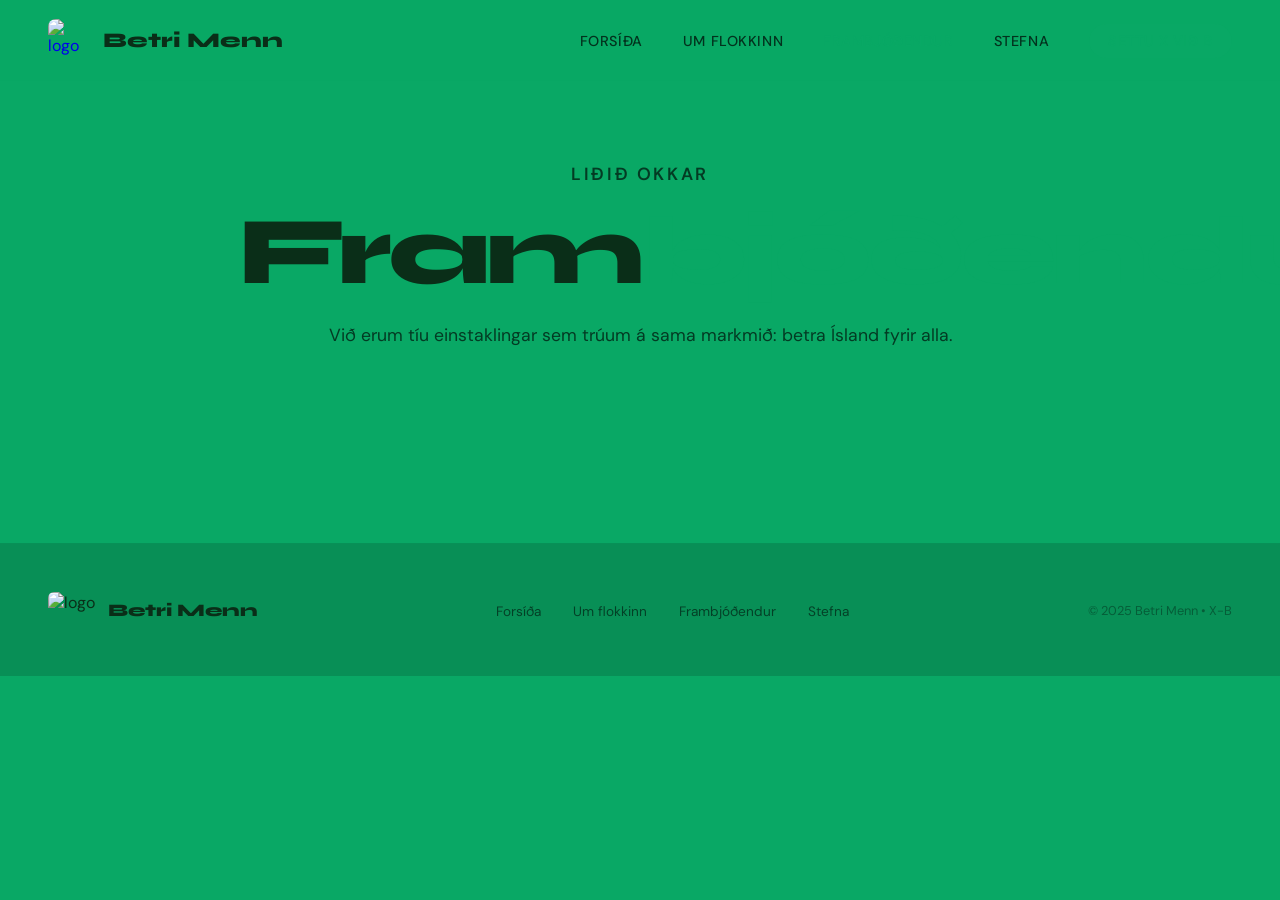
==== frambjodendur.html @ 43a2c2ce "Add files via upload" ====
<!DOCTYPE html>
<html lang="is">
<head>
  <meta charset="UTF-8">
  <meta name="viewport" content="width=device-width, initial-scale=1.0">
  <title>Frambjóðendur - Betri Menn</title>
  <link rel="preconnect" href="https://fonts.googleapis.com">
  <link rel="preconnect" href="https://fonts.gstatic.com" crossorigin>
  <link href="https://fonts.googleapis.com/css2?family=Syne:wght@400;600;700;800&family=DM+Sans:ital,wght@0,300;0,400;0,500;1,300&display=swap" rel="stylesheet">
  <script src="../images.js"></script>
  <style>
    :root {
      --green: #09a865;
      --black: #09a865;
      --white: #0a2e18;
      --grey: #07904f;
    }
    * { margin: 0; padding: 0; box-sizing: border-box; }
    body { font-family: 'DM Sans', sans-serif; background: var(--black); color: var(--white); }

    nav {
      position: fixed; top: 0; left: 0; right: 0; z-index: 100;
      display: flex; align-items: center; justify-content: space-between;
      padding: 1.2rem 3rem;
      background: rgba(9,168,101,0.95); backdrop-filter: blur(12px);
      border-bottom: 1px solid rgba(9,168,101,0.15);
    }
    .nav-logo { display: flex; align-items: center; gap: 0.8rem; text-decoration: none; }
    .nav-logo img { height: 42px; width: 42px; object-fit: contain; border-radius: 8px; }
    .nav-logo span { font-family: 'Syne', sans-serif; font-weight: 800; font-size: 1.3rem; color: var(--white); }
    .nav-links { display: flex; gap: 2.5rem; list-style: none; }
    .nav-links a { color: rgba(0,0,0,0.7); text-decoration: none; font-size: 0.9rem; font-weight: 500; letter-spacing: 0.04em; text-transform: uppercase; transition: color 0.2s; }
    .nav-links a:hover, .nav-links a.active { color: var(--green); }
    .nav-cta { background: var(--green); color: var(--black) !important; padding: 0.5rem 1.2rem; border-radius: 100px; font-weight: 600 !important; }
    .nav-cta:hover { background: #0bc673 !important; }

    .page-hero {
      padding: 10rem 3rem 4rem; max-width: 900px; margin: 0 auto; text-align: center;
    }
    .section-label { font-size: 0.75rem; font-weight: 600; letter-spacing: 0.15em; text-transform: uppercase; color: rgba(0,0,0,0.6); margin-bottom: 1rem; }
    .page-hero h1 {
      font-family: 'Syne', sans-serif; font-weight: 800;
      font-size: clamp(3rem, 8vw, 6rem); letter-spacing: -0.04em; line-height: 0.95;
      margin-bottom: 1.5rem;
      color: #0a2e18;
      animation: fadeUp 0.7s ease 0.2s both;
    }
    @keyframes fadeUp { from { opacity: 0; transform: translateY(30px); } to { opacity: 1; transform: translateY(0); } }
    .page-hero p { color: rgba(0,0,0,0.65); font-size: 1.1rem; line-height: 1.7; animation: fadeUp 0.7s ease 0.4s both; }

    .candidates-grid {
      max-width: 1200px;
      margin: 0 auto;
      padding: 2rem 3rem 6rem;
      display: grid;
      grid-template-columns: repeat(5, 1fr);
      gap: 1.5rem;
    }

    .candidate-card {
      background: rgba(255,255,255,0.18);
      border: 1px solid rgba(9,168,101,0.08);
      border-radius: 16px;
      overflow: hidden;
      cursor: default;
      transition: all 0.35s cubic-bezier(0.34, 1.56, 0.64, 1);
      opacity: 0;
      transform: translateY(40px) scale(0.95);
    }

    .candidate-card.visible {
      opacity: 1;
      transform: translateY(0) scale(1);
    }

    .candidate-card:hover {
      border-color: rgba(0,0,0,0.3);
      transform: translateY(-8px) scale(1.02);
      box-shadow: 0 24px 60px rgba(0,0,0,0.5), 0 0 0 1px rgba(9,168,101,0.2);
      z-index: 2;
    }

    .candidate-img-wrap {
      aspect-ratio: 3/4;
      overflow: hidden;
      position: relative;
    }

    .candidate-img-wrap img {
      width: 100%;
      height: 100%;
      object-fit: cover;
      object-position: top;
      transition: transform 0.5s ease;
      filter: grayscale(15%);
    }

    .candidate-card:hover .candidate-img-wrap img {
      transform: scale(1.06);
      filter: grayscale(0%);
    }

    .seat-badge {
      position: absolute;
      top: 0.7rem;
      left: 0.7rem;
      background: #0a2e18;
      color: #09a865;
      font-family: 'Syne', sans-serif;
      font-weight: 800;
      font-size: 0.75rem;
      padding: 0.2rem 0.55rem;
      border-radius: 100px;
    }

    .candidate-info {
      padding: 1.1rem;
    }

    .candidate-seat {
      font-size: 0.7rem;
      font-weight: 600;
      letter-spacing: 0.1em;
      text-transform: uppercase;
      color: var(--green);
      margin-bottom: 0.3rem;
    }

    .candidate-name {
      font-family: 'Syne', sans-serif;
      font-weight: 700;
      font-size: 0.95rem;
      line-height: 1.2;
      color: #0a2e18;
    }

    .candidate-fullname {
      font-size: 0.75rem;
      color: rgba(0,0,0,0.5);
      margin-top: 0.2rem;
      line-height: 1.3;
    }

    footer { background: rgba(0,0,0,0.15); border-top: 1px solid rgba(9,168,101,0.1); padding: 3rem; display: flex; align-items: center; justify-content: space-between; }
    .footer-logo { display: flex; align-items: center; gap: 0.8rem; }
    .footer-logo img { height: 36px; object-fit: contain; border-radius: 6px; }
    .footer-logo span { font-family: 'Syne', sans-serif; font-weight: 800; font-size: 1.1rem; }
    .footer-links { display: flex; gap: 2rem; list-style: none; }
    .footer-links a { color: rgba(0,0,0,0.55); text-decoration: none; font-size: 0.85rem; transition: color 0.2s; }
    .footer-links a:hover { color: var(--green); }
    .footer-copy { font-size: 0.8rem; color: rgba(0,0,0,0.35); }

    @media (max-width: 1024px) { .candidates-grid { grid-template-columns: repeat(3, 1fr); } }
    @media (max-width: 768px) {
      nav { padding: 1rem 1.5rem; }
      .nav-links { display: none; }
      .candidates-grid { grid-template-columns: repeat(2, 1fr); padding: 2rem 1.5rem 4rem; gap: 1rem; }
      .page-hero { padding-left: 1.5rem; padding-right: 1.5rem; }
      footer { flex-direction: column; gap: 2rem; text-align: center; }
    }
  </style>
</head>
<body>
  <nav>
    <a href="../index.html" class="nav-logo">
      <img id="nav-logo" alt="logo">
      <span>Betri Menn</span>
    </a>
    <ul class="nav-links">
      <li><a href="../index.html">Forsíða</a></li>
      <li><a href="um-flokkinn.html">Um flokkinn</a></li>
      <li><a href="frambjodendur.html" class="active">Frambjóðendur</a></li>
      <li><a href="stefna.html">Stefna</a></li>
      <li><a href="stefna.html" class="nav-cta">Settu X við B</a></li>
    </ul>
  </nav>

  <div class="page-hero">
    <p class="section-label">Liðið okkar</p>
    <h1>Fram<span style="color:var(--green)">bjóðendur</span></h1>
    <p>Við erum tíu einstaklingar sem trúum á sama markmið: betra Ísland fyrir alla.</p>
  </div>

  <div class="candidates-grid" id="candidates-grid"></div>

  <footer>
    <div class="footer-logo">
      <img id="footer-logo" alt="logo">
      <span>Betri Menn</span>
    </div>
    <ul class="footer-links">
      <li><a href="../index.html">Forsíða</a></li>
      <li><a href="um-flokkinn.html">Um flokkinn</a></li>
      <li><a href="frambjodendur.html">Frambjóðendur</a></li>
      <li><a href="stefna.html">Stefna</a></li>
    </ul>
    <p class="footer-copy">© 2025 Betri Menn &bull; X-B</p>
  </footer>

  <script>
    document.getElementById('nav-logo').src = IMAGES.logo;
    document.getElementById('footer-logo').src = IMAGES.logo;

    const candidates = [
      { seat: 1, firstName: 'Jón', fullName: 'Jón Bjartur Þorsteinsson', key: 'jon' },
      { seat: 2, firstName: 'Óskar', fullName: 'Óskar Páll Adolfsson', key: 'oskar' },
      { seat: 3, firstName: 'Rafael', fullName: 'Rafael Bjarni Viktorsson', key: 'rafael' },
      { seat: 4, firstName: 'Aron', fullName: 'Aron Fannar Halldórsson', key: 'aron' },
      { seat: 5, firstName: 'Anton', fullName: 'Anton Bragi Víðisson', key: 'anton' },
      { seat: 6, firstName: 'Ari', fullName: 'Ari Þór Axelsson', key: 'ari' },
      { seat: 7, firstName: 'Stefán', fullName: 'Stefán Karl Eiríksson', key: 'stefan' },
      { seat: 8, firstName: 'Almar', fullName: 'Almar Jökull Sigurðsson', key: 'almar' },
      { seat: 9, firstName: 'Hlynur', fullName: 'Hlynur Lár Gunnarsson', key: 'hlynur' },
      { seat: 10, firstName: 'Ivan', fullName: 'Ivan Kovalenko', key: 'ivan' },
    ];

    const grid = document.getElementById('candidates-grid');
    candidates.forEach((c, i) => {
      const card = document.createElement('div');
      card.className = 'candidate-card';
      card.style.transitionDelay = (i * 0.07) + 's';
      card.innerHTML = `
        <div class="candidate-img-wrap">
          <img src="${IMAGES[c.key]}" alt="${c.fullName}" loading="lazy">
          <span class="seat-badge">${c.seat}. sæti</span>
        </div>
        <div class="candidate-info">
          <div class="candidate-seat">${c.seat}. sæti</div>
          <div class="candidate-name">${c.firstName}</div>
          <div class="candidate-fullname">${c.fullName}</div>
        </div>
      `;
      grid.appendChild(card);
    });

    const observer = new IntersectionObserver((entries) => {
      entries.forEach(el => { if (el.isIntersecting) el.target.classList.add('visible'); });
    }, { threshold: 0.05 });

    document.querySelectorAll('.candidate-card').forEach(el => observer.observe(el));
  </script>
</body>
</html>
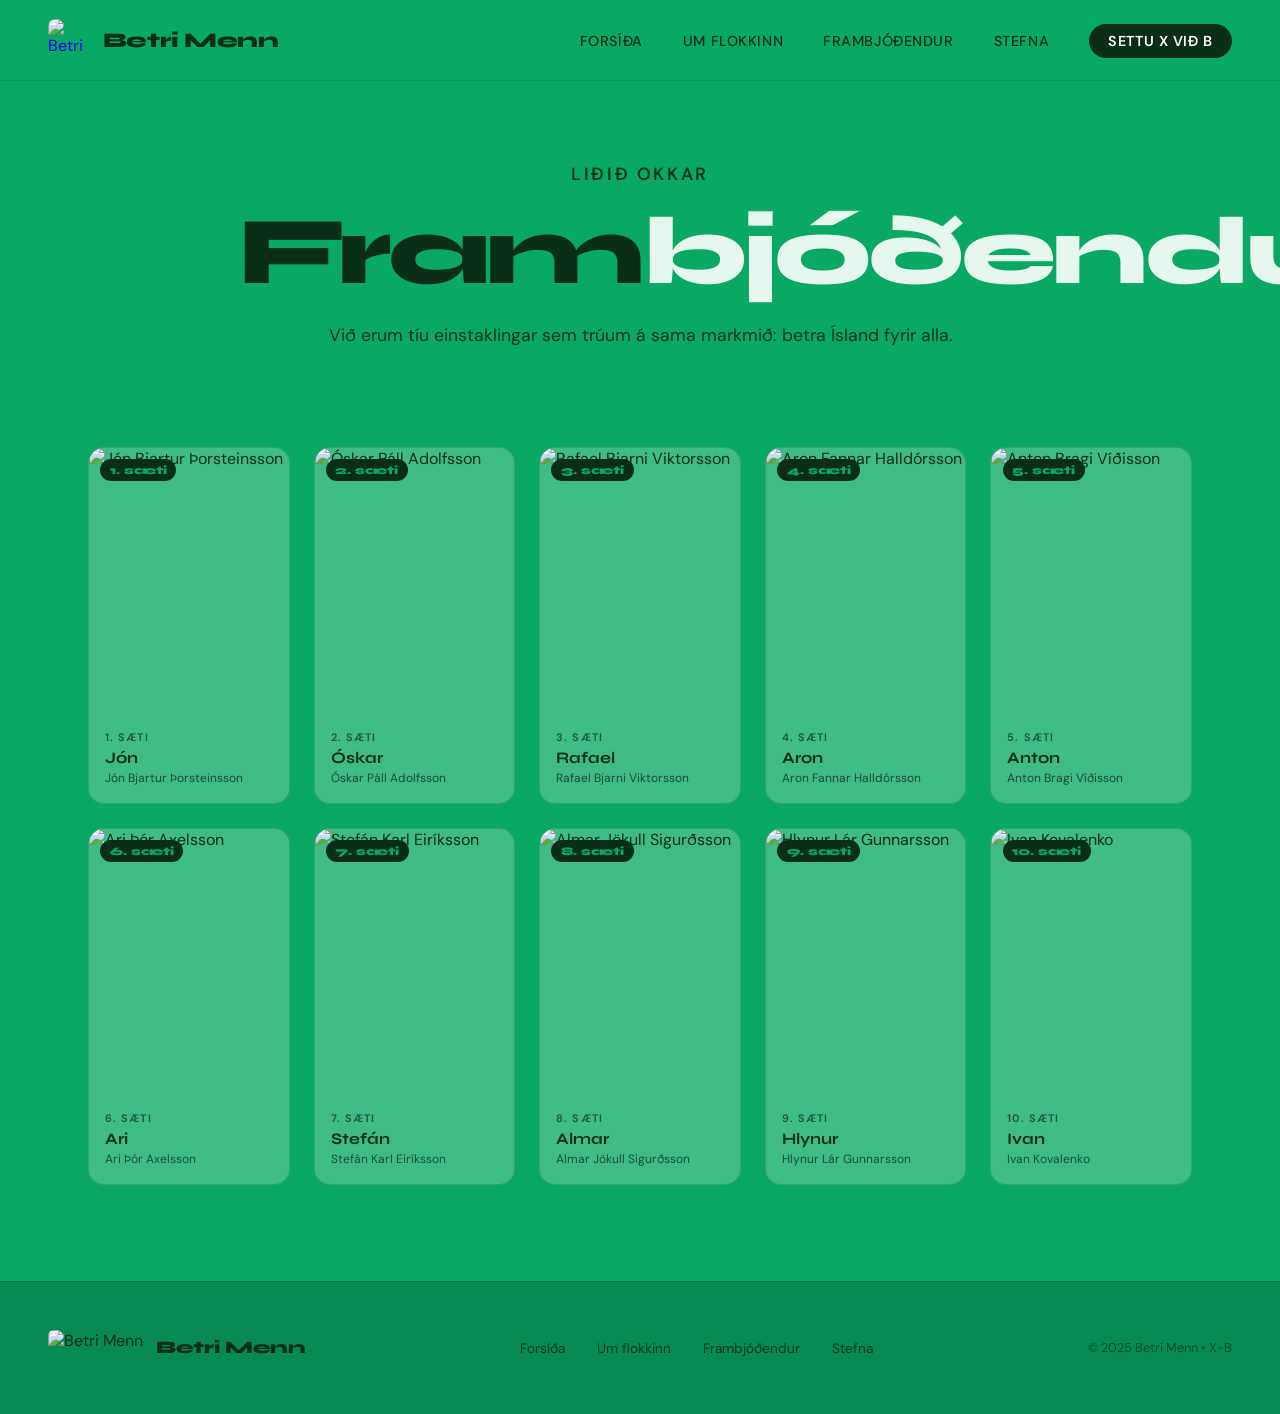
==== commit 8538b517: "Add files via upload" ====
--- a/frambjodendur.html
+++ b/frambjodendur.html
@@ -3,51 +3,9 @@
 <head>
   <meta charset="UTF-8">
   <meta name="viewport" content="width=device-width, initial-scale=1.0">
-  <title>Frambjóðendur - Betri Menn</title>
-  <link rel="preconnect" href="https://fonts.googleapis.com">
-  <link rel="preconnect" href="https://fonts.gstatic.com" crossorigin>
-  <link href="https://fonts.googleapis.com/css2?family=Syne:wght@400;600;700;800&family=DM+Sans:ital,wght@0,300;0,400;0,500;1,300&display=swap" rel="stylesheet">
-  <script src="../images.js"></script>
+  <title>Frambjóðendur — Betri Menn</title>
+  <link rel="stylesheet" href="assets/css/shared.css">
   <style>
-    :root {
-      --green: #09a865;
-      --black: #09a865;
-      --white: #0a2e18;
-      --grey: #07904f;
-    }
-    * { margin: 0; padding: 0; box-sizing: border-box; }
-    body { font-family: 'DM Sans', sans-serif; background: var(--black); color: var(--white); }
-
-    nav {
-      position: fixed; top: 0; left: 0; right: 0; z-index: 100;
-      display: flex; align-items: center; justify-content: space-between;
-      padding: 1.2rem 3rem;
-      background: rgba(9,168,101,0.95); backdrop-filter: blur(12px);
-      border-bottom: 1px solid rgba(9,168,101,0.15);
-    }
-    .nav-logo { display: flex; align-items: center; gap: 0.8rem; text-decoration: none; }
-    .nav-logo img { height: 42px; width: 42px; object-fit: contain; border-radius: 8px; }
-    .nav-logo span { font-family: 'Syne', sans-serif; font-weight: 800; font-size: 1.3rem; color: var(--white); }
-    .nav-links { display: flex; gap: 2.5rem; list-style: none; }
-    .nav-links a { color: rgba(0,0,0,0.7); text-decoration: none; font-size: 0.9rem; font-weight: 500; letter-spacing: 0.04em; text-transform: uppercase; transition: color 0.2s; }
-    .nav-links a:hover, .nav-links a.active { color: var(--green); }
-    .nav-cta { background: var(--green); color: var(--black) !important; padding: 0.5rem 1.2rem; border-radius: 100px; font-weight: 600 !important; }
-    .nav-cta:hover { background: #0bc673 !important; }
-
-    .page-hero {
-      padding: 10rem 3rem 4rem; max-width: 900px; margin: 0 auto; text-align: center;
-    }
-    .section-label { font-size: 0.75rem; font-weight: 600; letter-spacing: 0.15em; text-transform: uppercase; color: rgba(0,0,0,0.6); margin-bottom: 1rem; }
-    .page-hero h1 {
-      font-family: 'Syne', sans-serif; font-weight: 800;
-      font-size: clamp(3rem, 8vw, 6rem); letter-spacing: -0.04em; line-height: 0.95;
-      margin-bottom: 1.5rem;
-      color: #0a2e18;
-      animation: fadeUp 0.7s ease 0.2s both;
-    }
-    @keyframes fadeUp { from { opacity: 0; transform: translateY(30px); } to { opacity: 1; transform: translateY(0); } }
-    .page-hero p { color: rgba(0,0,0,0.65); font-size: 1.1rem; line-height: 1.7; animation: fadeUp 0.7s ease 0.4s both; }
-
     .candidates-grid {
       max-width: 1200px;
       margin: 0 auto;
@@ -58,26 +16,18 @@
     }
 
     .candidate-card {
-      background: rgba(255,255,255,0.18);
-      border: 1px solid rgba(9,168,101,0.08);
+      background: rgba(255,255,255,0.22);
+      border: 1px solid rgba(0,0,0,0.12);
       border-radius: 16px;
       overflow: hidden;
-      cursor: default;
-      transition: all 0.35s cubic-bezier(0.34, 1.56, 0.64, 1);
-      opacity: 0;
-      transform: translateY(40px) scale(0.95);
-    }
-
-    .candidate-card.visible {
-      opacity: 1;
-      transform: translateY(0) scale(1);
+      transition: all 0.3s;
     }
 
     .candidate-card:hover {
-      border-color: rgba(0,0,0,0.3);
-      transform: translateY(-8px) scale(1.02);
-      box-shadow: 0 24px 60px rgba(0,0,0,0.5), 0 0 0 1px rgba(9,168,101,0.2);
-      z-index: 2;
+      background: rgba(255,255,255,0.32);
+      border-color: rgba(0,0,0,0.25);
+      transform: translateY(-6px);
+      box-shadow: 0 20px 50px rgba(0,0,0,0.15);
     }
 
     .candidate-img-wrap {
@@ -91,13 +41,6 @@
       height: 100%;
       object-fit: cover;
       object-position: top;
-      transition: transform 0.5s ease;
-      filter: grayscale(15%);
-    }
-
-    .candidate-card:hover .candidate-img-wrap img {
-      transform: scale(1.06);
-      filter: grayscale(0%);
     }
 
     .seat-badge {
@@ -108,66 +51,58 @@
       color: #09a865;
       font-family: 'Syne', sans-serif;
       font-weight: 800;
-      font-size: 0.75rem;
-      padding: 0.2rem 0.55rem;
+      font-size: 0.72rem;
+      padding: 0.25rem 0.6rem;
       border-radius: 100px;
     }
 
-    .candidate-info {
-      padding: 1.1rem;
-    }
+    .candidate-info { padding: 1rem; }
 
     .candidate-seat {
-      font-size: 0.7rem;
+      font-size: 0.68rem;
       font-weight: 600;
       letter-spacing: 0.1em;
       text-transform: uppercase;
-      color: var(--green);
-      margin-bottom: 0.3rem;
+      color: rgba(0,0,0,0.55);
+      margin-bottom: 0.25rem;
     }
 
     .candidate-name {
       font-family: 'Syne', sans-serif;
       font-weight: 700;
-      font-size: 0.95rem;
+      font-size: 1rem;
       line-height: 1.2;
       color: #0a2e18;
     }
 
     .candidate-fullname {
       font-size: 0.75rem;
-      color: rgba(0,0,0,0.5);
-      margin-top: 0.2rem;
+      color: rgba(0,0,0,0.6);
+      margin-top: 0.25rem;
       line-height: 1.3;
     }
 
-    footer { background: rgba(0,0,0,0.15); border-top: 1px solid rgba(9,168,101,0.1); padding: 3rem; display: flex; align-items: center; justify-content: space-between; }
-    .footer-logo { display: flex; align-items: center; gap: 0.8rem; }
-    .footer-logo img { height: 36px; object-fit: contain; border-radius: 6px; }
-    .footer-logo span { font-family: 'Syne', sans-serif; font-weight: 800; font-size: 1.1rem; }
-    .footer-links { display: flex; gap: 2rem; list-style: none; }
-    .footer-links a { color: rgba(0,0,0,0.55); text-decoration: none; font-size: 0.85rem; transition: color 0.2s; }
-    .footer-links a:hover { color: var(--green); }
-    .footer-copy { font-size: 0.8rem; color: rgba(0,0,0,0.35); }
-
-    @media (max-width: 1024px) { .candidates-grid { grid-template-columns: repeat(3, 1fr); } }
-    @media (max-width: 768px) {
-      nav { padding: 1rem 1.5rem; }
-      .nav-links { display: none; }
-      .candidates-grid { grid-template-columns: repeat(2, 1fr); padding: 2rem 1.5rem 4rem; gap: 1rem; }
-      .page-hero { padding-left: 1.5rem; padding-right: 1.5rem; }
-      footer { flex-direction: column; gap: 2rem; text-align: center; }
+    @media (max-width: 1024px) {
+      .candidates-grid { grid-template-columns: repeat(3, 1fr); }
+    }
+    @media (max-width: 640px) {
+      .candidates-grid {
+        grid-template-columns: repeat(2, 1fr);
+        padding: 2rem 1.5rem 4rem;
+        gap: 1rem;
+      }
     }
   </style>
 </head>
 <body>
+
   <nav>
-    <a href="../index.html" class="nav-logo">
-      <img id="nav-logo" alt="logo">
+    <a href="index.html" class="nav-logo">
+      <img src="assets/logo.png" alt="Betri Menn">
       <span>Betri Menn</span>
     </a>
     <ul class="nav-links">
-      <li><a href="../index.html">Forsíða</a></li>
+      <li><a href="index.html">Forsíða</a></li>
       <li><a href="um-flokkinn.html">Um flokkinn</a></li>
       <li><a href="frambjodendur.html" class="active">Frambjóðendur</a></li>
       <li><a href="stefna.html">Stefna</a></li>
@@ -177,67 +112,147 @@
 
   <div class="page-hero">
     <p class="section-label">Liðið okkar</p>
-    <h1>Fram<span style="color:var(--green)">bjóðendur</span></h1>
+    <h1>Fram<span style="color:rgba(255,255,255,0.9)">bjóðendur</span></h1>
     <p>Við erum tíu einstaklingar sem trúum á sama markmið: betra Ísland fyrir alla.</p>
   </div>
 
-  <div class="candidates-grid" id="candidates-grid"></div>
+  <div class="candidates-grid">
+
+    <div class="candidate-card">
+      <div class="candidate-img-wrap">
+        <img src="assets/jon.jpeg" alt="Jón Bjartur Þorsteinsson">
+        <span class="seat-badge">1. sæti</span>
+      </div>
+      <div class="candidate-info">
+        <div class="candidate-seat">1. sæti</div>
+        <div class="candidate-name">Jón</div>
+        <div class="candidate-fullname">Jón Bjartur Þorsteinsson</div>
+      </div>
+    </div>
+
+    <div class="candidate-card">
+      <div class="candidate-img-wrap">
+        <img src="assets/oskar.jpeg" alt="Óskar Páll Adolfsson">
+        <span class="seat-badge">2. sæti</span>
+      </div>
+      <div class="candidate-info">
+        <div class="candidate-seat">2. sæti</div>
+        <div class="candidate-name">Óskar</div>
+        <div class="candidate-fullname">Óskar Páll Adolfsson</div>
+      </div>
+    </div>
+
+    <div class="candidate-card">
+      <div class="candidate-img-wrap">
+        <img src="assets/rafael.jpeg" alt="Rafael Bjarni Viktorsson">
+        <span class="seat-badge">3. sæti</span>
+      </div>
+      <div class="candidate-info">
+        <div class="candidate-seat">3. sæti</div>
+        <div class="candidate-name">Rafael</div>
+        <div class="candidate-fullname">Rafael Bjarni Viktorsson</div>
+      </div>
+    </div>
+
+    <div class="candidate-card">
+      <div class="candidate-img-wrap">
+        <img src="assets/aron.jpeg" alt="Aron Fannar Halldórsson">
+        <span class="seat-badge">4. sæti</span>
+      </div>
+      <div class="candidate-info">
+        <div class="candidate-seat">4. sæti</div>
+        <div class="candidate-name">Aron</div>
+        <div class="candidate-fullname">Aron Fannar Halldórsson</div>
+      </div>
+    </div>
+
+    <div class="candidate-card">
+      <div class="candidate-img-wrap">
+        <img src="assets/anton.jpeg" alt="Anton Bragi Víðisson">
+        <span class="seat-badge">5. sæti</span>
+      </div>
+      <div class="candidate-info">
+        <div class="candidate-seat">5. sæti</div>
+        <div class="candidate-name">Anton</div>
+        <div class="candidate-fullname">Anton Bragi Víðisson</div>
+      </div>
+    </div>
+
+    <div class="candidate-card">
+      <div class="candidate-img-wrap">
+        <img src="assets/ari.jpeg" alt="Ari Þór Axelsson">
+        <span class="seat-badge">6. sæti</span>
+      </div>
+      <div class="candidate-info">
+        <div class="candidate-seat">6. sæti</div>
+        <div class="candidate-name">Ari</div>
+        <div class="candidate-fullname">Ari Þór Axelsson</div>
+      </div>
+    </div>
+
+    <div class="candidate-card">
+      <div class="candidate-img-wrap">
+        <img src="assets/stefan.jpeg" alt="Stefán Karl Eiríksson">
+        <span class="seat-badge">7. sæti</span>
+      </div>
+      <div class="candidate-info">
+        <div class="candidate-seat">7. sæti</div>
+        <div class="candidate-name">Stefán</div>
+        <div class="candidate-fullname">Stefán Karl Eiríksson</div>
+      </div>
+    </div>
+
+    <div class="candidate-card">
+      <div class="candidate-img-wrap">
+        <img src="assets/almar.jpeg" alt="Almar Jökull Sigurðsson">
+        <span class="seat-badge">8. sæti</span>
+      </div>
+      <div class="candidate-info">
+        <div class="candidate-seat">8. sæti</div>
+        <div class="candidate-name">Almar</div>
+        <div class="candidate-fullname">Almar Jökull Sigurðsson</div>
+      </div>
+    </div>
+
+    <div class="candidate-card">
+      <div class="candidate-img-wrap">
+        <img src="assets/hlynur.jpeg" alt="Hlynur Lár Gunnarsson">
+        <span class="seat-badge">9. sæti</span>
+      </div>
+      <div class="candidate-info">
+        <div class="candidate-seat">9. sæti</div>
+        <div class="candidate-name">Hlynur</div>
+        <div class="candidate-fullname">Hlynur Lár Gunnarsson</div>
+      </div>
+    </div>
+
+    <div class="candidate-card">
+      <div class="candidate-img-wrap">
+        <img src="assets/ivan.jpeg" alt="Ivan Kovalenko">
+        <span class="seat-badge">10. sæti</span>
+      </div>
+      <div class="candidate-info">
+        <div class="candidate-seat">10. sæti</div>
+        <div class="candidate-name">Ivan</div>
+        <div class="candidate-fullname">Ivan Kovalenko</div>
+      </div>
+    </div>
+
+  </div>
 
   <footer>
     <div class="footer-logo">
-      <img id="footer-logo" alt="logo">
+      <img src="assets/logo.png" alt="Betri Menn">
       <span>Betri Menn</span>
     </div>
     <ul class="footer-links">
-      <li><a href="../index.html">Forsíða</a></li>
+      <li><a href="index.html">Forsíða</a></li>
       <li><a href="um-flokkinn.html">Um flokkinn</a></li>
       <li><a href="frambjodendur.html">Frambjóðendur</a></li>
       <li><a href="stefna.html">Stefna</a></li>
     </ul>
-    <p class="footer-copy">© 2025 Betri Menn &bull; X-B</p>
+    <p class="footer-copy">© 2025 Betri Menn • X-B</p>
   </footer>
 
-  <script>
-    document.getElementById('nav-logo').src = IMAGES.logo;
-    document.getElementById('footer-logo').src = IMAGES.logo;
-
-    const candidates = [
-      { seat: 1, firstName: 'Jón', fullName: 'Jón Bjartur Þorsteinsson', key: 'jon' },
-      { seat: 2, firstName: 'Óskar', fullName: 'Óskar Páll Adolfsson', key: 'oskar' },
-      { seat: 3, firstName: 'Rafael', fullName: 'Rafael Bjarni Viktorsson', key: 'rafael' },
-      { seat: 4, firstName: 'Aron', fullName: 'Aron Fannar Halldórsson', key: 'aron' },
-      { seat: 5, firstName: 'Anton', fullName: 'Anton Bragi Víðisson', key: 'anton' },
-      { seat: 6, firstName: 'Ari', fullName: 'Ari Þór Axelsson', key: 'ari' },
-      { seat: 7, firstName: 'Stefán', fullName: 'Stefán Karl Eiríksson', key: 'stefan' },
-      { seat: 8, firstName: 'Almar', fullName: 'Almar Jökull Sigurðsson', key: 'almar' },
-      { seat: 9, firstName: 'Hlynur', fullName: 'Hlynur Lár Gunnarsson', key: 'hlynur' },
-      { seat: 10, firstName: 'Ivan', fullName: 'Ivan Kovalenko', key: 'ivan' },
-    ];
-
-    const grid = document.getElementById('candidates-grid');
-    candidates.forEach((c, i) => {
-      const card = document.createElement('div');
-      card.className = 'candidate-card';
-      card.style.transitionDelay = (i * 0.07) + 's';
-      card.innerHTML = `
-        <div class="candidate-img-wrap">
-          <img src="${IMAGES[c.key]}" alt="${c.fullName}" loading="lazy">
-          <span class="seat-badge">${c.seat}. sæti</span>
-        </div>
-        <div class="candidate-info">
-          <div class="candidate-seat">${c.seat}. sæti</div>
-          <div class="candidate-name">${c.firstName}</div>
-          <div class="candidate-fullname">${c.fullName}</div>
-        </div>
-      `;
-      grid.appendChild(card);
-    });
-
-    const observer = new IntersectionObserver((entries) => {
-      entries.forEach(el => { if (el.isIntersecting) el.target.classList.add('visible'); });
-    }, { threshold: 0.05 });
-
-    document.querySelectorAll('.candidate-card').forEach(el => observer.observe(el));
-  </script>
 </body>
 </html>
--- a/assets/css/shared.css
+++ b/assets/css/shared.css
@@ -0,0 +1,266 @@
+/* ============================================
+   Betri Menn — Shared Styles
+   ============================================ */
+
+@import url('https://fonts.googleapis.com/css2?family=Syne:wght@400;600;700;800&family=DM+Sans:ital,wght@0,300;0,400;0,500;1,300&display=swap');
+
+:root {
+  --green: #09a865;
+  --green-dark: #077a47;
+  --dark: #0a2e18;
+  --text: #0a2e18;
+}
+
+* { margin: 0; padding: 0; box-sizing: border-box; }
+html { scroll-behavior: smooth; }
+
+body {
+  font-family: 'DM Sans', sans-serif;
+  background: #09a865;
+  color: #0a2e18;
+  overflow-x: hidden;
+}
+
+/* ---- NAV ---- */
+nav {
+  position: fixed;
+  top: 0; left: 0; right: 0;
+  z-index: 100;
+  display: flex;
+  align-items: center;
+  justify-content: space-between;
+  padding: 1.2rem 3rem;
+  background: rgba(9, 168, 101, 0.96);
+  backdrop-filter: blur(12px);
+  border-bottom: 1px solid rgba(0, 0, 0, 0.1);
+}
+
+.nav-logo {
+  display: flex;
+  align-items: center;
+  gap: 0.8rem;
+  text-decoration: none;
+}
+
+.nav-logo img {
+  height: 42px;
+  width: 42px;
+  object-fit: contain;
+  border-radius: 8px;
+}
+
+.nav-logo span {
+  font-family: 'Syne', sans-serif;
+  font-weight: 800;
+  font-size: 1.3rem;
+  color: #0a2e18;
+  letter-spacing: -0.02em;
+}
+
+.nav-links {
+  display: flex;
+  gap: 2.5rem;
+  list-style: none;
+}
+
+.nav-links a {
+  color: rgba(0, 0, 0, 0.75);
+  text-decoration: none;
+  font-size: 0.9rem;
+  font-weight: 500;
+  letter-spacing: 0.04em;
+  text-transform: uppercase;
+  transition: color 0.2s;
+}
+
+.nav-links a:hover,
+.nav-links a.active { color: #0a2e18; }
+
+.nav-cta {
+  background: #0a2e18 !important;
+  color: #ffffff !important;
+  padding: 0.5rem 1.2rem;
+  border-radius: 100px;
+  font-weight: 600 !important;
+  transition: background 0.2s !important;
+}
+
+.nav-cta:hover { background: #077a47 !important; }
+
+/* ---- BUTTONS ---- */
+.btn-primary {
+  background: #0a2e18;
+  color: #ffffff;
+  padding: 0.9rem 2.2rem;
+  border-radius: 100px;
+  text-decoration: none;
+  font-weight: 700;
+  font-size: 0.95rem;
+  transition: all 0.25s;
+  display: inline-flex;
+  align-items: center;
+  gap: 0.5rem;
+}
+
+.btn-primary:hover {
+  background: #077a47;
+  transform: translateY(-3px);
+}
+
+.btn-secondary {
+  background: transparent;
+  color: #0a2e18;
+  padding: 0.9rem 2.2rem;
+  border-radius: 100px;
+  text-decoration: none;
+  font-weight: 500;
+  font-size: 0.95rem;
+  border: 1px solid rgba(0, 0, 0, 0.3);
+  transition: all 0.25s;
+}
+
+.btn-secondary:hover {
+  background: rgba(0, 0, 0, 0.08);
+  transform: translateY(-3px);
+}
+
+.btn-light {
+  display: inline-block;
+  background: #09a865;
+  color: #0a2e18;
+  padding: 0.85rem 2rem;
+  border-radius: 100px;
+  text-decoration: none;
+  font-weight: 700;
+  font-size: 0.95rem;
+  transition: all 0.25s;
+}
+
+.btn-light:hover { background: #0bc47a; transform: translateY(-3px); }
+
+/* ---- LABELS & HEADINGS ---- */
+.section-label {
+  font-size: 0.75rem;
+  font-weight: 600;
+  letter-spacing: 0.15em;
+  text-transform: uppercase;
+  color: rgba(0, 0, 0, 0.6);
+  margin-bottom: 1rem;
+}
+
+.section-title {
+  font-family: 'Syne', sans-serif;
+  font-weight: 800;
+  font-size: clamp(2rem, 5vw, 3.5rem);
+  letter-spacing: -0.03em;
+  line-height: 1;
+  margin-bottom: 1.5rem;
+  color: #0a2e18;
+}
+
+/* ---- PAGE HERO ---- */
+.page-hero {
+  padding: 10rem 3rem 4rem;
+  max-width: 900px;
+  margin: 0 auto;
+  text-align: center;
+}
+
+.page-hero h1 {
+  font-family: 'Syne', sans-serif;
+  font-weight: 800;
+  font-size: clamp(3rem, 8vw, 6rem);
+  letter-spacing: -0.04em;
+  line-height: 0.95;
+  margin-bottom: 1.5rem;
+  color: #0a2e18;
+}
+
+.page-hero p {
+  color: rgba(0, 0, 0, 0.7);
+  font-size: 1.1rem;
+  line-height: 1.7;
+}
+
+/* ---- DARK BANNER ---- */
+.dark-banner {
+  background: #0a2e18;
+  padding: 5rem 3rem;
+  text-align: center;
+}
+
+.dark-banner h2 {
+  font-family: 'Syne', sans-serif;
+  font-weight: 800;
+  font-size: clamp(2rem, 6vw, 5rem);
+  color: #09a865;
+  letter-spacing: -0.03em;
+}
+
+.dark-banner p {
+  color: rgba(255, 255, 255, 0.7);
+  margin-top: 1rem;
+  font-size: 1.1rem;
+}
+
+/* ---- FOOTER ---- */
+footer {
+  background: rgba(0, 0, 0, 0.18);
+  border-top: 1px solid rgba(0, 0, 0, 0.12);
+  padding: 3rem;
+  display: flex;
+  align-items: center;
+  justify-content: space-between;
+}
+
+.footer-logo {
+  display: flex;
+  align-items: center;
+  gap: 0.8rem;
+}
+
+.footer-logo img {
+  height: 36px;
+  object-fit: contain;
+  border-radius: 6px;
+}
+
+.footer-logo span {
+  font-family: 'Syne', sans-serif;
+  font-weight: 800;
+  font-size: 1.1rem;
+  color: #0a2e18;
+}
+
+.footer-links {
+  display: flex;
+  gap: 2rem;
+  list-style: none;
+}
+
+.footer-links a {
+  color: rgba(0, 0, 0, 0.6);
+  text-decoration: none;
+  font-size: 0.85rem;
+  transition: color 0.2s;
+}
+
+.footer-links a:hover { color: #0a2e18; }
+
+.footer-copy {
+  font-size: 0.8rem;
+  color: rgba(0, 0, 0, 0.45);
+}
+
+/* ---- RESPONSIVE ---- */
+@media (max-width: 768px) {
+  nav { padding: 1rem 1.5rem; }
+  .nav-links { display: none; }
+  .page-hero { padding-left: 1.5rem; padding-right: 1.5rem; }
+  footer {
+    flex-direction: column;
+    gap: 2rem;
+    text-align: center;
+  }
+  .footer-links { flex-wrap: wrap; justify-content: center; }
+}
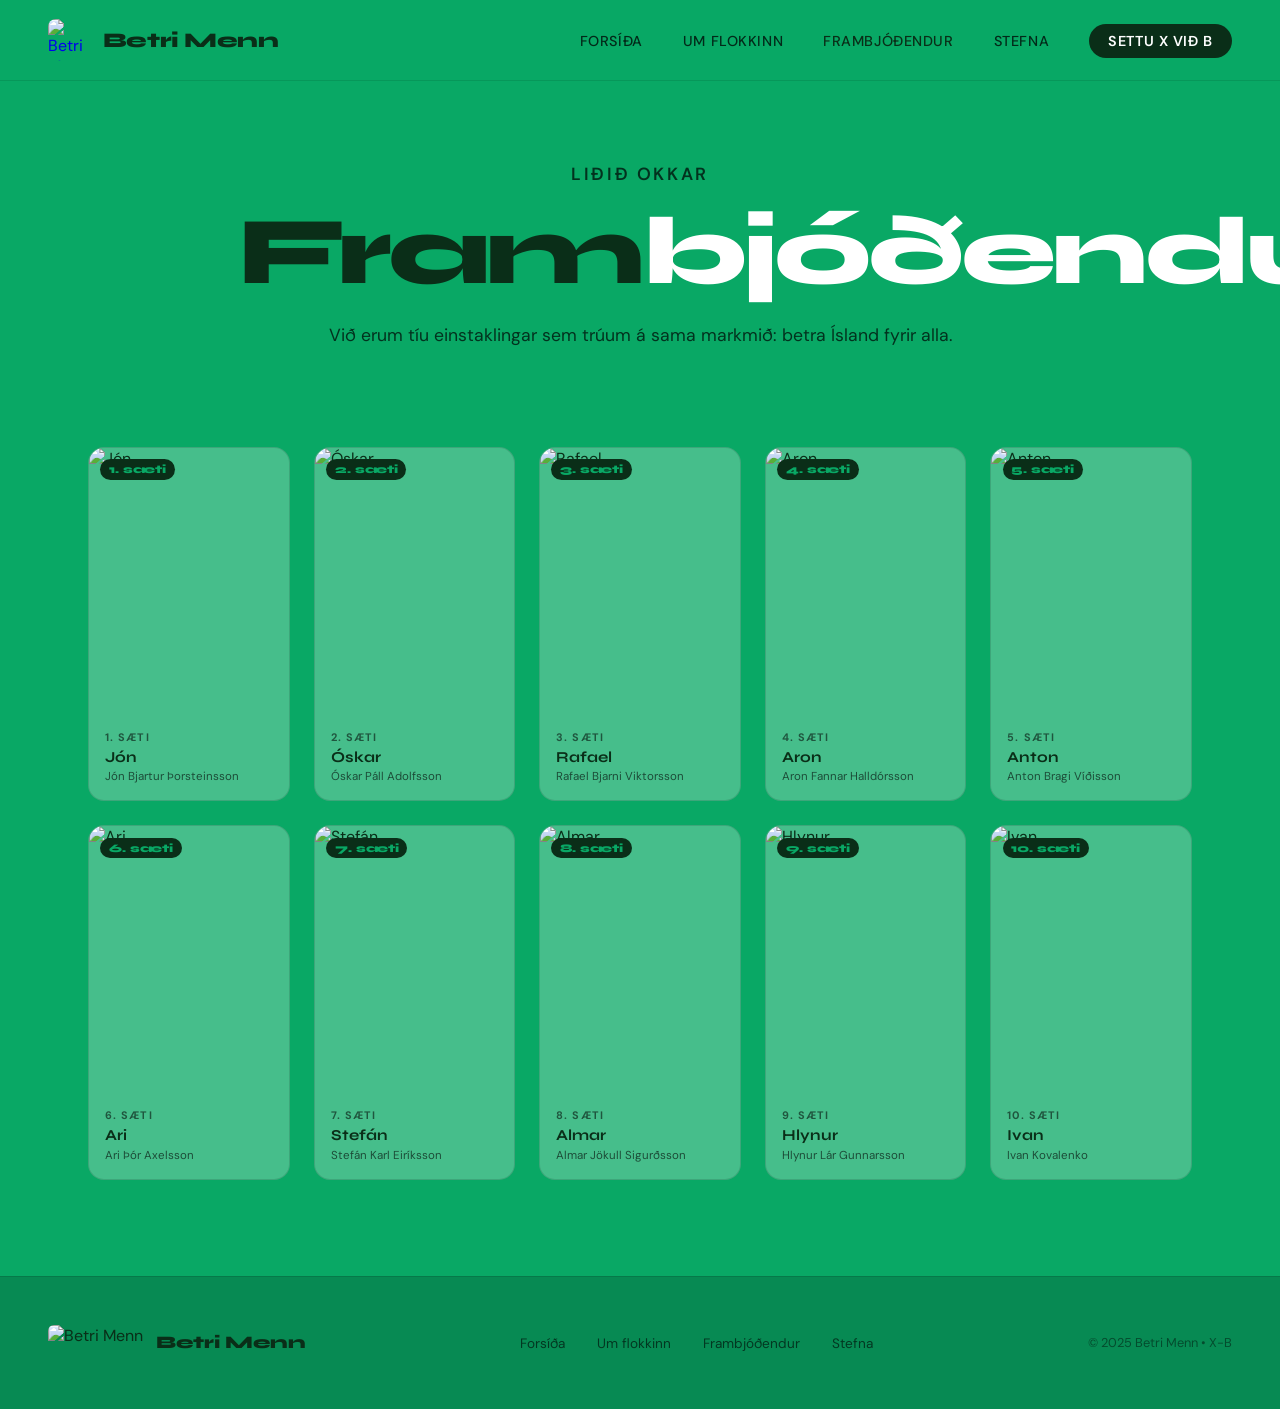
==== commit 406df793: "Add files via upload" ====
--- a/frambjodendur.html
+++ b/frambjodendur.html
@@ -16,17 +16,15 @@
     }
 
     .candidate-card {
-      background: rgba(255,255,255,0.22);
+      background: rgba(255,255,255,0.25);
       border: 1px solid rgba(0,0,0,0.12);
       border-radius: 16px;
       overflow: hidden;
       transition: all 0.3s;
     }
-
     .candidate-card:hover {
-      background: rgba(255,255,255,0.32);
-      border-color: rgba(0,0,0,0.25);
-      transform: translateY(-6px);
+      background: rgba(255,255,255,0.4);
+      transform: translateY(-8px);
       box-shadow: 0 20px 50px rgba(0,0,0,0.15);
     }
 
@@ -35,62 +33,38 @@
       overflow: hidden;
       position: relative;
     }
-
     .candidate-img-wrap img {
-      width: 100%;
-      height: 100%;
-      object-fit: cover;
-      object-position: top;
+      width: 100%; height: 100%;
+      object-fit: cover; object-position: top;
     }
 
     .seat-badge {
       position: absolute;
-      top: 0.7rem;
-      left: 0.7rem;
-      background: #0a2e18;
-      color: #09a865;
-      font-family: 'Syne', sans-serif;
-      font-weight: 800;
+      top: 0.7rem; left: 0.7rem;
+      background: #0a2e18; color: #09a865;
+      font-family: 'Syne', sans-serif; font-weight: 800;
       font-size: 0.72rem;
-      padding: 0.25rem 0.6rem;
-      border-radius: 100px;
+      padding: 0.2rem 0.55rem; border-radius: 100px;
     }
 
     .candidate-info { padding: 1rem; }
-
     .candidate-seat {
-      font-size: 0.68rem;
-      font-weight: 600;
-      letter-spacing: 0.1em;
-      text-transform: uppercase;
-      color: rgba(0,0,0,0.55);
-      margin-bottom: 0.25rem;
-    }
-
+      font-size: 0.68rem; font-weight: 700;
+      letter-spacing: 0.1em; text-transform: uppercase;
+      color: rgba(0,0,0,0.55); margin-bottom: 0.25rem;
+    }
     .candidate-name {
-      font-family: 'Syne', sans-serif;
-      font-weight: 700;
-      font-size: 1rem;
-      line-height: 1.2;
-      color: #0a2e18;
-    }
-
+      font-family: 'Syne', sans-serif; font-weight: 700;
+      font-size: 0.95rem; color: #0a2e18;
+    }
     .candidate-fullname {
-      font-size: 0.75rem;
-      color: rgba(0,0,0,0.6);
-      margin-top: 0.25rem;
-      line-height: 1.3;
-    }
-
-    @media (max-width: 1024px) {
-      .candidates-grid { grid-template-columns: repeat(3, 1fr); }
-    }
-    @media (max-width: 640px) {
-      .candidates-grid {
-        grid-template-columns: repeat(2, 1fr);
-        padding: 2rem 1.5rem 4rem;
-        gap: 1rem;
-      }
+      font-size: 0.72rem; color: rgba(0,0,0,0.6);
+      margin-top: 0.2rem;
+    }
+
+    @media (max-width: 1024px) { .candidates-grid { grid-template-columns: repeat(3, 1fr); } }
+    @media (max-width: 768px) {
+      .candidates-grid { grid-template-columns: repeat(2, 1fr); padding: 2rem 1.5rem 4rem; gap: 1rem; }
     }
   </style>
 </head>
@@ -112,7 +86,7 @@
 
   <div class="page-hero">
     <p class="section-label">Liðið okkar</p>
-    <h1>Fram<span style="color:rgba(255,255,255,0.9)">bjóðendur</span></h1>
+    <h1>Fram<span style="color:#ffffff">bjóðendur</span></h1>
     <p>Við erum tíu einstaklingar sem trúum á sama markmið: betra Ísland fyrir alla.</p>
   </div>
 
@@ -120,7 +94,7 @@
 
     <div class="candidate-card">
       <div class="candidate-img-wrap">
-        <img src="assets/jon.jpeg" alt="Jón Bjartur Þorsteinsson">
+        <img src="assets/jon.jpeg" alt="Jón">
         <span class="seat-badge">1. sæti</span>
       </div>
       <div class="candidate-info">
@@ -132,7 +106,7 @@
 
     <div class="candidate-card">
       <div class="candidate-img-wrap">
-        <img src="assets/oskar.jpeg" alt="Óskar Páll Adolfsson">
+        <img src="assets/oskar.jpeg" alt="Óskar">
         <span class="seat-badge">2. sæti</span>
       </div>
       <div class="candidate-info">
@@ -144,7 +118,7 @@
 
     <div class="candidate-card">
       <div class="candidate-img-wrap">
-        <img src="assets/rafael.jpeg" alt="Rafael Bjarni Viktorsson">
+        <img src="assets/rafael.jpeg" alt="Rafael">
         <span class="seat-badge">3. sæti</span>
       </div>
       <div class="candidate-info">
@@ -156,7 +130,7 @@
 
     <div class="candidate-card">
       <div class="candidate-img-wrap">
-        <img src="assets/aron.jpeg" alt="Aron Fannar Halldórsson">
+        <img src="assets/aron.jpeg" alt="Aron">
         <span class="seat-badge">4. sæti</span>
       </div>
       <div class="candidate-info">
@@ -168,7 +142,7 @@
 
     <div class="candidate-card">
       <div class="candidate-img-wrap">
-        <img src="assets/anton.jpeg" alt="Anton Bragi Víðisson">
+        <img src="assets/anton.jpeg" alt="Anton">
         <span class="seat-badge">5. sæti</span>
       </div>
       <div class="candidate-info">
@@ -180,7 +154,7 @@
 
     <div class="candidate-card">
       <div class="candidate-img-wrap">
-        <img src="assets/ari.jpeg" alt="Ari Þór Axelsson">
+        <img src="assets/ari.jpeg" alt="Ari">
         <span class="seat-badge">6. sæti</span>
       </div>
       <div class="candidate-info">
@@ -192,7 +166,7 @@
 
     <div class="candidate-card">
       <div class="candidate-img-wrap">
-        <img src="assets/stefan.jpeg" alt="Stefán Karl Eiríksson">
+        <img src="assets/stefan.jpeg" alt="Stefán">
         <span class="seat-badge">7. sæti</span>
       </div>
       <div class="candidate-info">
@@ -204,7 +178,7 @@
 
     <div class="candidate-card">
       <div class="candidate-img-wrap">
-        <img src="assets/almar.jpeg" alt="Almar Jökull Sigurðsson">
+        <img src="assets/almar.jpeg" alt="Almar">
         <span class="seat-badge">8. sæti</span>
       </div>
       <div class="candidate-info">
@@ -216,7 +190,7 @@
 
     <div class="candidate-card">
       <div class="candidate-img-wrap">
-        <img src="assets/hlynur.jpeg" alt="Hlynur Lár Gunnarsson">
+        <img src="assets/hlynur.jpeg" alt="Hlynur">
         <span class="seat-badge">9. sæti</span>
       </div>
       <div class="candidate-info">
@@ -228,7 +202,7 @@
 
     <div class="candidate-card">
       <div class="candidate-img-wrap">
-        <img src="assets/ivan.jpeg" alt="Ivan Kovalenko">
+        <img src="assets/ivan.jpeg" alt="Ivan">
         <span class="seat-badge">10. sæti</span>
       </div>
       <div class="candidate-info">
@@ -251,7 +225,7 @@
       <li><a href="frambjodendur.html">Frambjóðendur</a></li>
       <li><a href="stefna.html">Stefna</a></li>
     </ul>
-    <p class="footer-copy">© 2025 Betri Menn • X-B</p>
+    <p class="footer-copy">© 2025 Betri Menn &bull; X-B</p>
   </footer>
 
 </body>
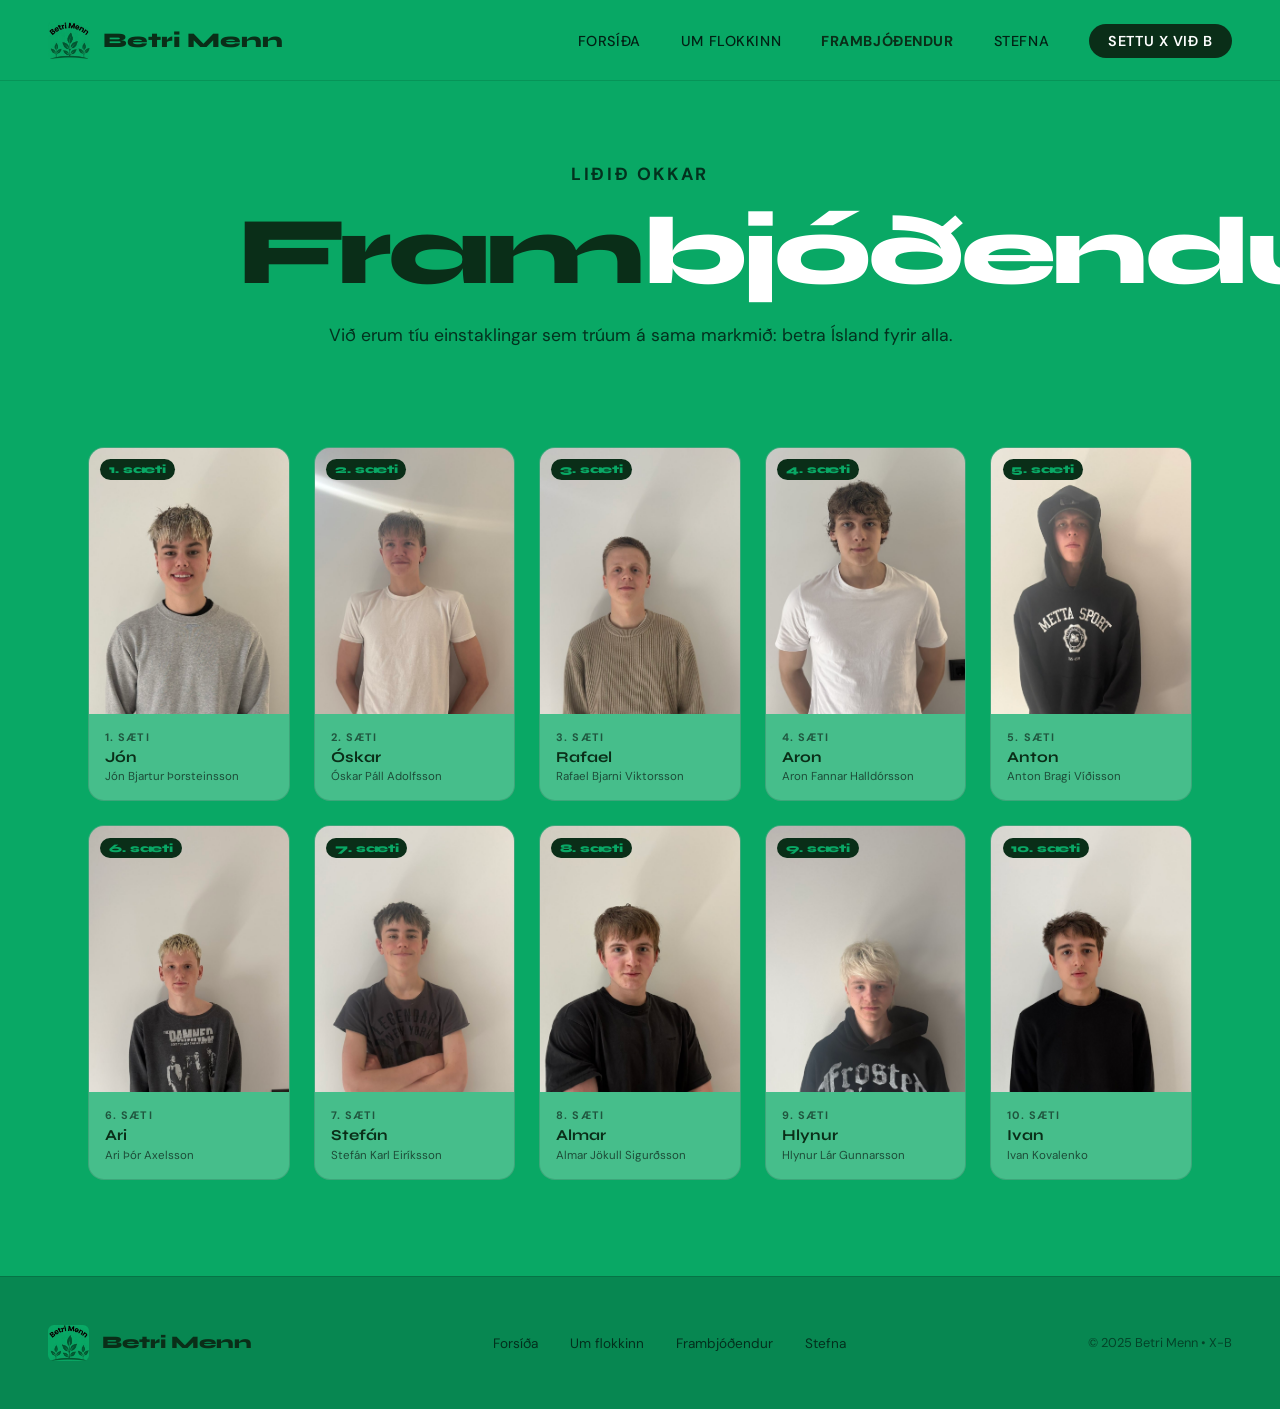
==== commit 6b7b914b: "Add files via upload" ====
--- a/frambjodendur.html
+++ b/frambjodendur.html
@@ -4,7 +4,7 @@
   <meta charset="UTF-8">
   <meta name="viewport" content="width=device-width, initial-scale=1.0">
   <title>Frambjóðendur — Betri Menn</title>
-  <link rel="stylesheet" href="assets/css/shared.css">
+  <link rel="stylesheet" href="shared.css">
   <style>
     .candidates-grid {
       max-width: 1200px;
@@ -72,7 +72,7 @@
 
   <nav>
     <a href="index.html" class="nav-logo">
-      <img src="assets/logo.png" alt="Betri Menn">
+      <img src="logo.png" alt="Betri Menn">
       <span>Betri Menn</span>
     </a>
     <ul class="nav-links">
@@ -94,7 +94,7 @@
 
     <div class="candidate-card">
       <div class="candidate-img-wrap">
-        <img src="assets/jon.jpeg" alt="Jón">
+        <img src="jon.jpeg" alt="Jón">
         <span class="seat-badge">1. sæti</span>
       </div>
       <div class="candidate-info">
@@ -106,7 +106,7 @@
 
     <div class="candidate-card">
       <div class="candidate-img-wrap">
-        <img src="assets/oskar.jpeg" alt="Óskar">
+        <img src="oskar.jpeg" alt="Óskar">
         <span class="seat-badge">2. sæti</span>
       </div>
       <div class="candidate-info">
@@ -118,7 +118,7 @@
 
     <div class="candidate-card">
       <div class="candidate-img-wrap">
-        <img src="assets/rafael.jpeg" alt="Rafael">
+        <img src="rafael.jpeg" alt="Rafael">
         <span class="seat-badge">3. sæti</span>
       </div>
       <div class="candidate-info">
@@ -130,7 +130,7 @@
 
     <div class="candidate-card">
       <div class="candidate-img-wrap">
-        <img src="assets/aron.jpeg" alt="Aron">
+        <img src="aron.jpeg" alt="Aron">
         <span class="seat-badge">4. sæti</span>
       </div>
       <div class="candidate-info">
@@ -142,7 +142,7 @@
 
     <div class="candidate-card">
       <div class="candidate-img-wrap">
-        <img src="assets/anton.jpeg" alt="Anton">
+        <img src="anton.jpeg" alt="Anton">
         <span class="seat-badge">5. sæti</span>
       </div>
       <div class="candidate-info">
@@ -154,7 +154,7 @@
 
     <div class="candidate-card">
       <div class="candidate-img-wrap">
-        <img src="assets/ari.jpeg" alt="Ari">
+        <img src="ari.jpeg" alt="Ari">
         <span class="seat-badge">6. sæti</span>
       </div>
       <div class="candidate-info">
@@ -166,7 +166,7 @@
 
     <div class="candidate-card">
       <div class="candidate-img-wrap">
-        <img src="assets/stefan.jpeg" alt="Stefán">
+        <img src="stefan.jpeg" alt="Stefán">
         <span class="seat-badge">7. sæti</span>
       </div>
       <div class="candidate-info">
@@ -178,7 +178,7 @@
 
     <div class="candidate-card">
       <div class="candidate-img-wrap">
-        <img src="assets/almar.jpeg" alt="Almar">
+        <img src="almar.jpeg" alt="Almar">
         <span class="seat-badge">8. sæti</span>
       </div>
       <div class="candidate-info">
@@ -190,7 +190,7 @@
 
     <div class="candidate-card">
       <div class="candidate-img-wrap">
-        <img src="assets/hlynur.jpeg" alt="Hlynur">
+        <img src="hlynur.jpeg" alt="Hlynur">
         <span class="seat-badge">9. sæti</span>
       </div>
       <div class="candidate-info">
@@ -202,7 +202,7 @@
 
     <div class="candidate-card">
       <div class="candidate-img-wrap">
-        <img src="assets/ivan.jpeg" alt="Ivan">
+        <img src="ivan.jpeg" alt="Ivan">
         <span class="seat-badge">10. sæti</span>
       </div>
       <div class="candidate-info">
@@ -216,7 +216,7 @@
 
   <footer>
     <div class="footer-logo">
-      <img src="assets/logo.png" alt="Betri Menn">
+      <img src="logo.png" alt="Betri Menn">
       <span>Betri Menn</span>
     </div>
     <ul class="footer-links">
--- a/shared.css
+++ b/shared.css
@@ -0,0 +1,260 @@
+/* ============================================
+   Betri Menn — Shared Styles
+   ============================================ */
+
+@import url('https://fonts.googleapis.com/css2?family=Syne:wght@400;600;700;800&family=DM+Sans:ital,wght@0,300;0,400;0,500;1,300&display=swap');
+
+:root {
+  --green: #09a865;
+  --green-dark: #077a47;
+  --dark: #0a2e18;
+  --text: #0a2e18;
+  --text-muted: rgba(0, 0, 0, 0.65);
+}
+
+* { margin: 0; padding: 0; box-sizing: border-box; }
+html { scroll-behavior: smooth; }
+
+body {
+  font-family: 'DM Sans', sans-serif;
+  background: #09a865;
+  color: #0a2e18;
+  overflow-x: hidden;
+}
+
+/* ---- NAV ---- */
+nav {
+  position: fixed;
+  top: 0; left: 0; right: 0;
+  z-index: 100;
+  display: flex;
+  align-items: center;
+  justify-content: space-between;
+  padding: 1.2rem 3rem;
+  background: rgba(9, 168, 101, 0.96);
+  backdrop-filter: blur(12px);
+  border-bottom: 1px solid rgba(0, 0, 0, 0.12);
+}
+
+.nav-logo {
+  display: flex;
+  align-items: center;
+  gap: 0.8rem;
+  text-decoration: none;
+}
+
+.nav-logo img {
+  height: 42px;
+  width: 42px;
+  object-fit: contain;
+  border-radius: 8px;
+}
+
+.nav-logo span {
+  font-family: 'Syne', sans-serif;
+  font-weight: 800;
+  font-size: 1.3rem;
+  color: #0a2e18;
+}
+
+.nav-links {
+  display: flex;
+  gap: 2.5rem;
+  list-style: none;
+}
+
+.nav-links a {
+  color: rgba(0, 0, 0, 0.8);
+  text-decoration: none;
+  font-size: 0.9rem;
+  font-weight: 500;
+  letter-spacing: 0.04em;
+  text-transform: uppercase;
+  transition: color 0.2s;
+}
+
+.nav-links a:hover,
+.nav-links a.active { color: #0a2e18; font-weight: 700; }
+
+.nav-cta {
+  background: #0a2e18 !important;
+  color: #ffffff !important;
+  padding: 0.5rem 1.2rem;
+  border-radius: 100px;
+  font-weight: 600 !important;
+}
+
+.nav-cta:hover { background: #136e35 !important; }
+
+/* ---- BUTTONS ---- */
+.btn-primary {
+  background: #0a2e18;
+  color: #ffffff;
+  padding: 0.9rem 2.2rem;
+  border-radius: 100px;
+  text-decoration: none;
+  font-weight: 700;
+  font-size: 0.95rem;
+  transition: all 0.25s;
+  display: inline-block;
+}
+
+.btn-primary:hover {
+  background: #136e35;
+  transform: translateY(-3px);
+}
+
+.btn-secondary {
+  background: transparent;
+  color: #0a2e18;
+  padding: 0.9rem 2.2rem;
+  border-radius: 100px;
+  text-decoration: none;
+  font-weight: 600;
+  font-size: 0.95rem;
+  border: 2px solid #0a2e18;
+  transition: all 0.25s;
+  display: inline-block;
+}
+
+.btn-secondary:hover {
+  background: rgba(10, 46, 24, 0.1);
+  transform: translateY(-3px);
+}
+
+.btn-light {
+  display: inline-block;
+  background: #09a865;
+  color: #0a2e18;
+  padding: 0.85rem 2rem;
+  border-radius: 100px;
+  text-decoration: none;
+  font-weight: 700;
+  font-size: 0.95rem;
+  transition: all 0.25s;
+}
+
+.btn-light:hover { background: #0bc47a; transform: translateY(-3px); }
+
+/* ---- LABELS & HEADINGS ---- */
+.section-label {
+  font-size: 0.75rem;
+  font-weight: 700;
+  letter-spacing: 0.15em;
+  text-transform: uppercase;
+  color: rgba(0, 0, 0, 0.6);
+  margin-bottom: 1rem;
+}
+
+.section-title {
+  font-family: 'Syne', sans-serif;
+  font-weight: 800;
+  font-size: clamp(2rem, 5vw, 3.5rem);
+  letter-spacing: -0.03em;
+  line-height: 1;
+  margin-bottom: 1.5rem;
+  color: #0a2e18;
+}
+
+/* ---- PAGE HERO ---- */
+.page-hero {
+  padding: 10rem 3rem 4rem;
+  max-width: 900px;
+  margin: 0 auto;
+  text-align: center;
+}
+
+.page-hero h1 {
+  font-family: 'Syne', sans-serif;
+  font-weight: 800;
+  font-size: clamp(3rem, 8vw, 6rem);
+  letter-spacing: -0.04em;
+  line-height: 0.95;
+  margin-bottom: 1.5rem;
+  color: #0a2e18;
+}
+
+.page-hero p {
+  color: rgba(0, 0, 0, 0.7);
+  font-size: 1.1rem;
+  line-height: 1.7;
+}
+
+/* ---- DARK BANNER ---- */
+.dark-banner {
+  background: #0a2e18;
+  padding: 5rem 3rem;
+  text-align: center;
+}
+
+.dark-banner h2 {
+  font-family: 'Syne', sans-serif;
+  font-weight: 800;
+  font-size: clamp(2rem, 6vw, 5rem);
+  color: #09a865;
+  letter-spacing: -0.03em;
+}
+
+.dark-banner p {
+  color: rgba(255, 255, 255, 0.7);
+  margin-top: 1rem;
+  font-size: 1.1rem;
+}
+
+/* ---- FOOTER ---- */
+footer {
+  background: rgba(0, 0, 0, 0.2);
+  border-top: 1px solid rgba(0, 0, 0, 0.15);
+  padding: 3rem;
+  display: flex;
+  align-items: center;
+  justify-content: space-between;
+  flex-wrap: wrap;
+  gap: 1.5rem;
+}
+
+.footer-logo {
+  display: flex;
+  align-items: center;
+  gap: 0.8rem;
+}
+
+.footer-logo img {
+  height: 36px;
+  border-radius: 6px;
+}
+
+.footer-logo span {
+  font-family: 'Syne', sans-serif;
+  font-weight: 800;
+  font-size: 1.1rem;
+  color: #0a2e18;
+}
+
+.footer-links {
+  display: flex;
+  gap: 2rem;
+  list-style: none;
+}
+
+.footer-links a {
+  color: rgba(0, 0, 0, 0.65);
+  text-decoration: none;
+  font-size: 0.85rem;
+}
+
+.footer-links a:hover { color: #0a2e18; }
+
+.footer-copy {
+  font-size: 0.8rem;
+  color: rgba(0, 0, 0, 0.5);
+}
+
+/* ---- RESPONSIVE ---- */
+@media (max-width: 768px) {
+  nav { padding: 1rem 1.5rem; }
+  .nav-links { display: none; }
+  .page-hero { padding-left: 1.5rem; padding-right: 1.5rem; }
+  footer { flex-direction: column; text-align: center; }
+  .footer-links { flex-wrap: wrap; justify-content: center; }
+}
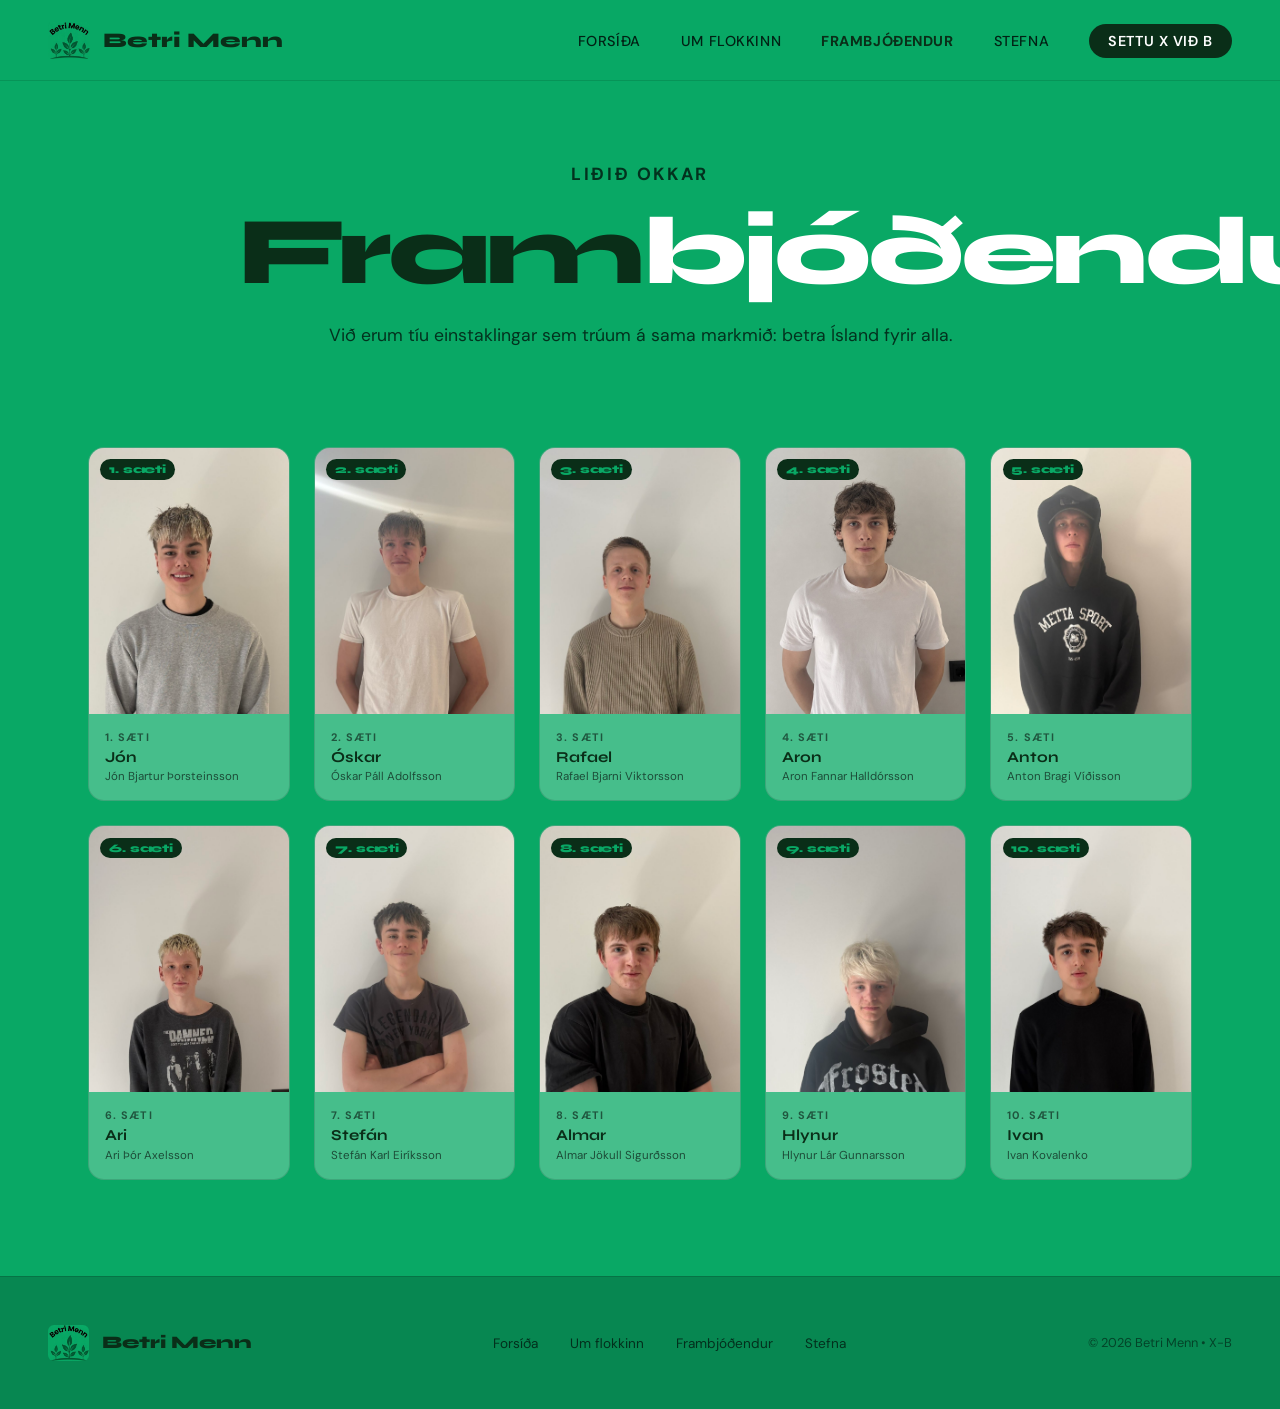
==== commit 2c7f06df: "Update frambjodendur.html" ====
--- a/frambjodendur.html
+++ b/frambjodendur.html
@@ -225,7 +225,7 @@
       <li><a href="frambjodendur.html">Frambjóðendur</a></li>
       <li><a href="stefna.html">Stefna</a></li>
     </ul>
-    <p class="footer-copy">© 2025 Betri Menn &bull; X-B</p>
+    <p class="footer-copy">© 2026 Betri Menn &bull; X-B</p>
   </footer>
 
 </body>
